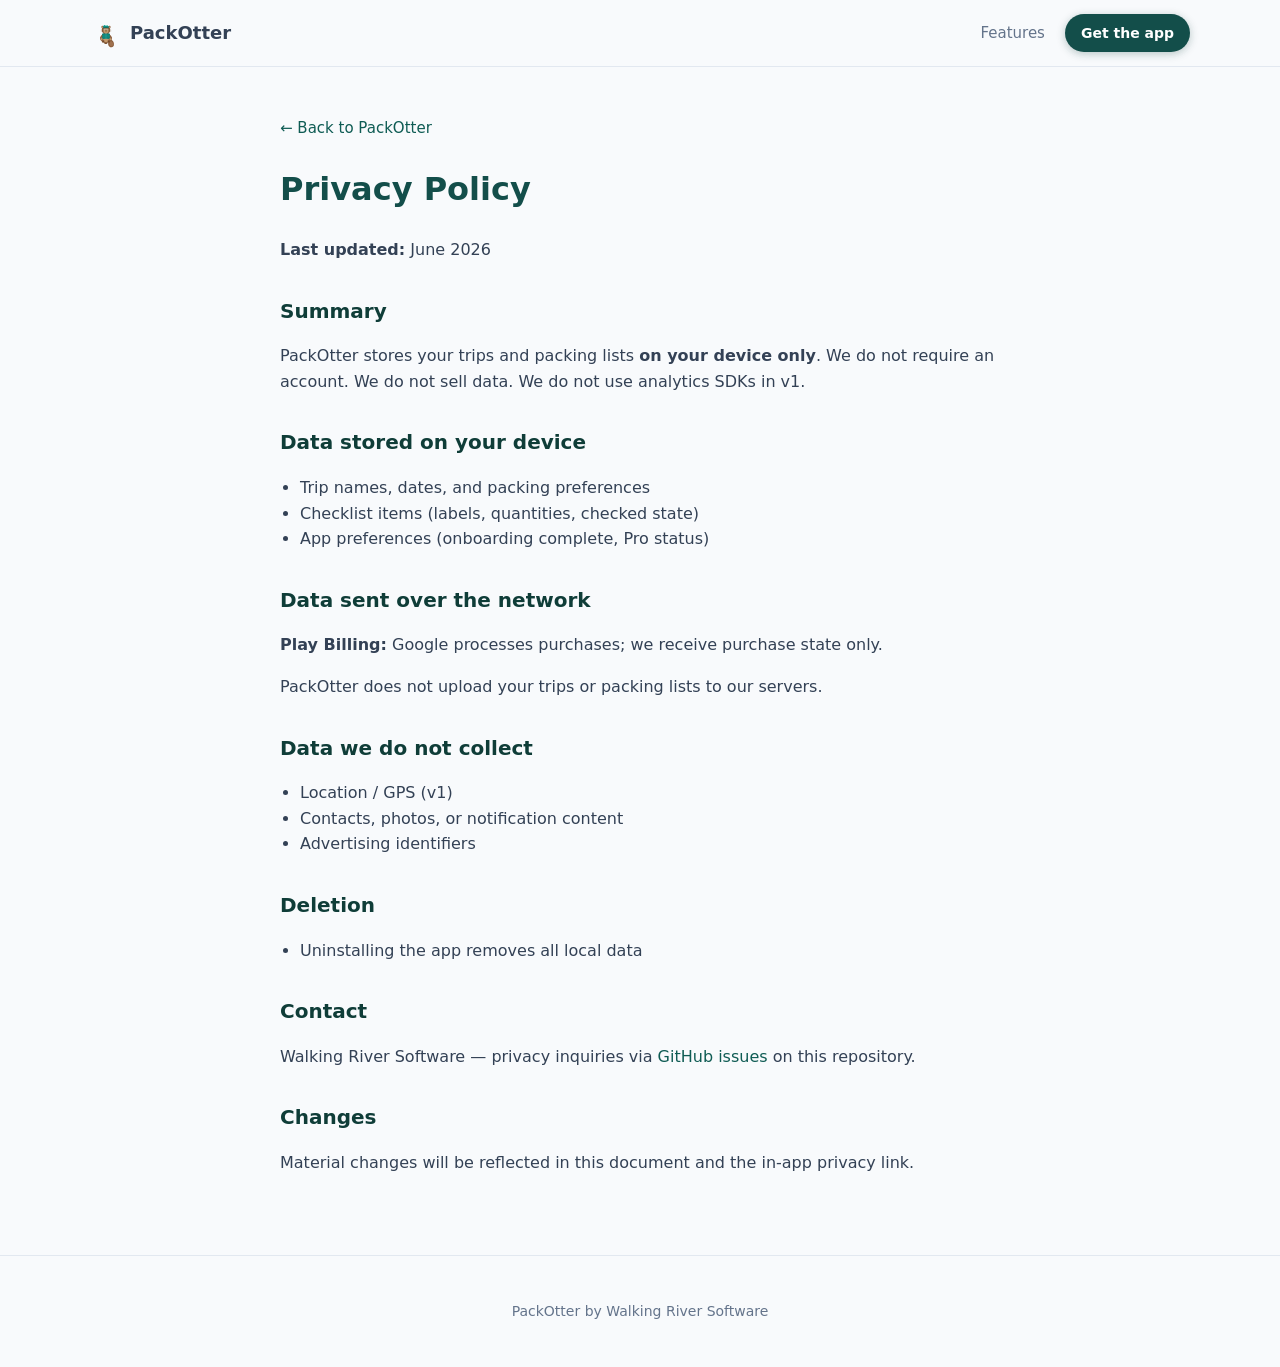
==== privacy.html @ c5d67dd7 "More hero changes" ====
<!DOCTYPE html>
<html lang="en">
<head>
  <meta charset="utf-8" />
  <meta name="viewport" content="width=device-width, initial-scale=1" />
  <title>Privacy Policy — PackOtter</title>
  <meta name="description" content="PackOtter privacy policy. Your trips stay on your device. No account, no analytics, no ads." />
  <link rel="icon" href="assets/favicon.svg" type="image/svg+xml" />
  <link rel="apple-touch-icon" href="assets/apple-touch-icon.png" />
  <link rel="stylesheet" href="css/style.css" />
</head>
<body>
  <header class="site-header">
    <div class="container">
      <a href="index.html" class="logo" aria-label="PackOtter home">
        <img src="assets/logo.svg" width="32" height="32" alt="" aria-hidden="true" />
        PackOtter
      </a>
      <nav aria-label="Main">
        <ul class="nav-links">
          <li><a href="index.html#features">Features</a></li>
          <li><a href="index.html#download" class="btn btn-primary" style="padding: 0.5rem 1rem; font-size: 0.875rem;">Get the app</a></li>
        </ul>
      </nav>
    </div>
  </header>

  <main class="page-content">
    <div class="container" style="max-width: 720px;">
      <a href="index.html" class="back-link">&larr; Back to PackOtter</a>
      <h1>Privacy Policy</h1>
      <p><strong>Last updated:</strong> June 2026</p>

      <h2>Summary</h2>
      <p>PackOtter stores your trips and packing lists <strong>on your device only</strong>. We do not require an account. We do not sell data. We do not use analytics SDKs in v1.</p>

      <h2>Data stored on your device</h2>
      <ul>
        <li>Trip names, dates, and packing preferences</li>
        <li>Checklist items (labels, quantities, checked state)</li>
        <li>App preferences (onboarding complete, Pro status)</li>
      </ul>

      <h2>Data sent over the network</h2>
      <p><strong>Play Billing:</strong> Google processes purchases; we receive purchase state only.</p>
      <p>PackOtter does not upload your trips or packing lists to our servers.</p>

      <h2>Data we do not collect</h2>
      <ul>
        <li>Location / GPS (v1)</li>
        <li>Contacts, photos, or notification content</li>
        <li>Advertising identifiers</li>
      </ul>

      <h2>Deletion</h2>
      <ul>
        <li>Uninstalling the app removes all local data</li>
      </ul>

      <h2>Contact</h2>
      <p>Walking River Software — privacy inquiries via <a href="https://github.com/walkingriver/pack-otter/issues">GitHub issues</a> on this repository.</p>

      <h2>Changes</h2>
      <p>Material changes will be reflected in this document and the in-app privacy link.</p>
    </div>
  </main>

  <footer class="site-footer">
    <div class="container">
      <p>PackOtter by <a href="https://github.com/walkingriver">Walking River Software</a></p>
    </div>
  </footer>
</body>
</html>
---- css/style.css ----
:root {
  /* Teal is accent/highlight — not large text or button fills at mid luminance */
  --teal: #0d9488;
  --teal-dark: #134e4a;
  --teal-darker: #0f3d38;
  --teal-light: #ccfbf1;
  --slate: #334155;
  --slate-muted: #64748b;
  --surface: #f8fafc;
  --white: #ffffff;
  --border: #e2e8f0;
  --shadow: 0 4px 24px rgba(15, 23, 42, 0.08);
  --radius: 12px;
  --max-width: 1100px;
  /* WCAG AA: white on --cta-bg ≈ 7.2:1; --cta-bg on white ≈ 7.2:1 for links */
  --cta-bg: #134e4a;
  --cta-bg-hover: #0f3d38;
  --link: #0f5c54;
}

*,
*::before,
*::after {
  box-sizing: border-box;
}

html {
  scroll-behavior: smooth;
}

body {
  margin: 0;
  font-family: system-ui, -apple-system, "Segoe UI", Roboto, sans-serif;
  line-height: 1.6;
  color: var(--slate);
  background: var(--surface);
}

img {
  max-width: 100%;
  height: auto;
  display: block;
}

a {
  color: var(--link);
  text-decoration: none;
}

a:hover {
  text-decoration: underline;
}

.container {
  width: min(100% - 2rem, var(--max-width));
  margin-inline: auto;
}

/* Header */

.site-header {
  position: sticky;
  top: 0;
  z-index: 10;
  background: rgba(248, 250, 252, 0.9);
  backdrop-filter: blur(8px);
  border-bottom: 1px solid var(--border);
}

.site-header .container {
  display: flex;
  align-items: center;
  justify-content: space-between;
  padding: 0.875rem 0;
}

.logo {
  display: flex;
  align-items: center;
  gap: 0.5rem;
  font-weight: 700;
  font-size: 1.125rem;
  color: var(--slate);
  text-decoration: none;
}

.logo:hover {
  text-decoration: none;
}

.logo svg,
.logo img {
  width: 32px;
  height: 32px;
}

.nav-links {
  display: flex;
  align-items: center;
  gap: 1.25rem;
  list-style: none;
  margin: 0;
  padding: 0;
}

.nav-links a {
  color: var(--slate-muted);
  font-size: 0.9375rem;
  text-decoration: none;
}

.nav-links a:hover {
  color: var(--teal-dark);
}

/* Buttons */

.btn {
  display: inline-flex;
  align-items: center;
  justify-content: center;
  gap: 0.5rem;
  padding: 0.75rem 1.25rem;
  border-radius: 999px;
  font-weight: 600;
  font-size: 0.9375rem;
  text-decoration: none;
  border: none;
  cursor: pointer;
  transition: transform 0.15s ease, box-shadow 0.15s ease;
}

.btn:hover {
  text-decoration: none;
  transform: translateY(-1px);
}

.btn-primary,
a.btn-primary {
  background: var(--cta-bg);
  color: var(--white);
  box-shadow: 0 2px 8px rgba(15, 61, 56, 0.28);
}

.btn-primary:hover,
a.btn-primary:hover {
  background: var(--cta-bg-hover);
  color: var(--white);
  text-decoration: none;
}

.btn-secondary {
  background: var(--white);
  color: var(--slate);
  border: 1px solid var(--border);
}

.btn-secondary:hover {
  border-color: var(--teal-dark);
  color: var(--teal-dark);
}

.btn svg {
  width: 1.125rem;
  height: 1.125rem;
}

/* Hero */

.hero {
  padding: 3.5rem 0 4rem;
}

.hero-grid {
  display: grid;
  grid-template-columns: 1fr 1fr;
  gap: 3rem;
  align-items: center;
}

.hero h1 {
  font-size: clamp(2rem, 4vw, 2.75rem);
  line-height: 1.15;
  margin: 0 0 1rem;
  color: var(--slate);
  letter-spacing: -0.02em;
}

.hero .lead {
  font-size: 1.125rem;
  color: var(--slate-muted);
  margin: 0 0 1.75rem;
  max-width: 32rem;
}

.hero-cta {
  display: flex;
  flex-wrap: wrap;
  gap: 0.75rem;
  margin-bottom: 1.5rem;
}

.hero-badges {
  display: flex;
  flex-wrap: wrap;
  gap: 0.5rem;
}

.badge {
  display: inline-block;
  padding: 0.25rem 0.75rem;
  background: var(--teal-light);
  color: var(--cta-bg);
  border-radius: 999px;
  font-size: 0.8125rem;
  font-weight: 600;
}

/* Hero visual (phone + otter + Play CTA) */

.hero-visual {
  position: relative;
  display: flex;
  flex-direction: column;
  align-items: center;
  justify-self: center;
  width: min(320px, 100%);
  padding-top: 0.5rem;
}

.hero-otter {
  position: absolute;
  left: -2.5rem;
  bottom: 4.5rem;
  width: clamp(140px, 38vw, 200px);
  height: auto;
  z-index: 0;
  pointer-events: none;
  filter: drop-shadow(0 8px 16px rgba(15, 23, 42, 0.12));
}

/* Phone mockup */

.phone-mockup {
  position: relative;
  z-index: 1;
  width: min(280px, 100%);
}

.hero-cta--play {
  position: relative;
  z-index: 2;
  margin-top: 1.25rem;
  margin-bottom: 0;
  justify-content: center;
}

.phone-frame {
  background: #1e293b;
  border-radius: 2rem;
  padding: 0.75rem;
  box-shadow: var(--shadow), 0 24px 48px rgba(15, 23, 42, 0.12);
}

.phone-screen {
  background: var(--white);
  border-radius: 1.5rem;
  overflow: hidden;
  min-height: 480px;
}

.mock-header {
  background: var(--cta-bg);
  color: var(--white);
  padding: 1rem 1.25rem;
  font-weight: 600;
  font-size: 0.9375rem;
}

.mock-trip {
  padding: 0.75rem 1rem;
  border-bottom: 1px solid var(--border);
  font-size: 0.875rem;
}

.mock-trip strong {
  display: block;
  color: var(--slate);
}

.mock-trip span {
  color: var(--slate-muted);
  font-size: 0.8125rem;
}

.mock-checklist {
  padding: 0.5rem 0;
}

.mock-item {
  display: flex;
  align-items: center;
  gap: 0.75rem;
  padding: 0.625rem 1.25rem;
  font-size: 0.875rem;
}

.mock-checkbox {
  width: 1.25rem;
  height: 1.25rem;
  border: 2px solid var(--border);
  border-radius: 4px;
  flex-shrink: 0;
}

.mock-checkbox.checked {
  background: var(--teal);
  border-color: var(--teal);
  position: relative;
}

.mock-checkbox.checked::after {
  content: "";
  position: absolute;
  left: 4px;
  top: 1px;
  width: 5px;
  height: 9px;
  border: solid white;
  border-width: 0 2px 2px 0;
  transform: rotate(45deg);
}

.mock-item.done {
  color: var(--slate-muted);
  text-decoration: line-through;
}

.screenshot-slot {
  margin-top: 1rem;
  text-align: center;
}

.screenshot-slot img {
  border-radius: var(--radius);
  box-shadow: var(--shadow);
  margin-inline: auto;
}

.screenshot-slot figcaption {
  margin-top: 0.5rem;
  font-size: 0.8125rem;
  color: var(--slate-muted);
}

/* Sections */

section {
  padding: 4rem 0;
}

section h2 {
  font-size: clamp(1.5rem, 3vw, 2rem);
  margin: 0 0 0.5rem;
  text-align: center;
  letter-spacing: -0.02em;
}

.section-lead {
  text-align: center;
  color: var(--slate-muted);
  max-width: 36rem;
  margin: 0 auto 2.5rem;
}

.features {
  background: var(--white);
}

.feature-grid {
  display: grid;
  grid-template-columns: repeat(auto-fit, minmax(260px, 1fr));
  gap: 1.5rem;
}

.feature-card {
  padding: 1.5rem;
  border: 1px solid var(--border);
  border-radius: var(--radius);
  background: var(--surface);
}

.feature-card h3 {
  margin: 0 0 0.5rem;
  font-size: 1.0625rem;
  color: var(--slate);
}

.feature-card p {
  margin: 0;
  font-size: 0.9375rem;
  color: var(--slate-muted);
}

.feature-icon {
  width: 2.5rem;
  height: 2.5rem;
  background: var(--teal-light);
  border-radius: 10px;
  display: flex;
  align-items: center;
  justify-content: center;
  margin-bottom: 1rem;
  font-size: 1.25rem;
}

/* Privacy block */

.privacy-block {
  background: linear-gradient(135deg, var(--cta-bg-hover) 0%, var(--cta-bg) 100%);
  color: var(--white);
  border-radius: var(--radius);
  padding: 2.5rem;
  text-align: center;
}

.privacy-block h2 {
  color: var(--white);
  margin-bottom: 1rem;
}

.privacy-block p {
  max-width: 36rem;
  margin: 0 auto 1.5rem;
  opacity: 0.95;
}

.privacy-block .btn-secondary {
  background: transparent;
  color: var(--white);
  border-color: rgba(255, 255, 255, 0.5);
}

.privacy-block .btn-secondary:hover {
  background: rgba(255, 255, 255, 0.1);
  border-color: var(--white);
  color: var(--white);
}

/* Pricing */

.pricing-grid {
  display: grid;
  grid-template-columns: repeat(auto-fit, minmax(260px, 1fr));
  gap: 1.5rem;
  max-width: 640px;
  margin-inline: auto;
}

.price-card {
  background: var(--white);
  border: 1px solid var(--border);
  border-radius: var(--radius);
  padding: 2rem;
  text-align: center;
}

.price-card.featured {
  border-color: var(--teal);
  box-shadow: 0 0 0 1px var(--teal), var(--shadow);
}

.price-card h3 {
  margin: 0 0 0.25rem;
  font-size: 1.125rem;
}

.price-card .price {
  font-size: 2rem;
  font-weight: 700;
  color: var(--teal-dark);
  margin: 0.5rem 0 1rem;
}

.price-card ul {
  list-style: none;
  padding: 0;
  margin: 0 0 1.5rem;
  text-align: left;
  font-size: 0.9375rem;
  color: var(--slate-muted);
}

.price-card li {
  padding: 0.375rem 0;
  padding-left: 1.5rem;
  position: relative;
}

.price-card li::before {
  content: "✓";
  position: absolute;
  left: 0;
  color: var(--teal-dark);
  font-weight: 700;
}

/* Footer */

.site-footer {
  padding: 2.5rem 0;
  border-top: 1px solid var(--border);
  text-align: center;
  font-size: 0.875rem;
  color: var(--slate-muted);
}

.site-footer p {
  margin: 0.25rem 0;
}

.site-footer a {
  color: var(--slate-muted);
}

.site-footer a:hover {
  color: var(--link);
}

/* Privacy page */

.page-content {
  padding: 3rem 0 4rem;
}

.page-content h1 {
  color: var(--teal-dark);
  margin-top: 0;
}

.page-content h2 {
  color: var(--cta-bg-hover);
  font-size: 1.25rem;
  margin-top: 2rem;
  text-align: left;
}

.page-content ul {
  padding-left: 1.25rem;
}

.back-link {
  display: inline-block;
  margin-bottom: 1.5rem;
  font-size: 0.9375rem;
}

/* Responsive */

@media (max-width: 768px) {
  .hero-grid {
    grid-template-columns: 1fr;
    gap: 2rem;
  }

  .hero-visual {
    order: -1;
  }

  .hero-otter {
    left: -1rem;
    bottom: 5rem;
    width: 130px;
  }

  .nav-links .nav-hide-mobile {
    display: none;
  }

  .hero {
    padding-top: 2rem;
  }
}
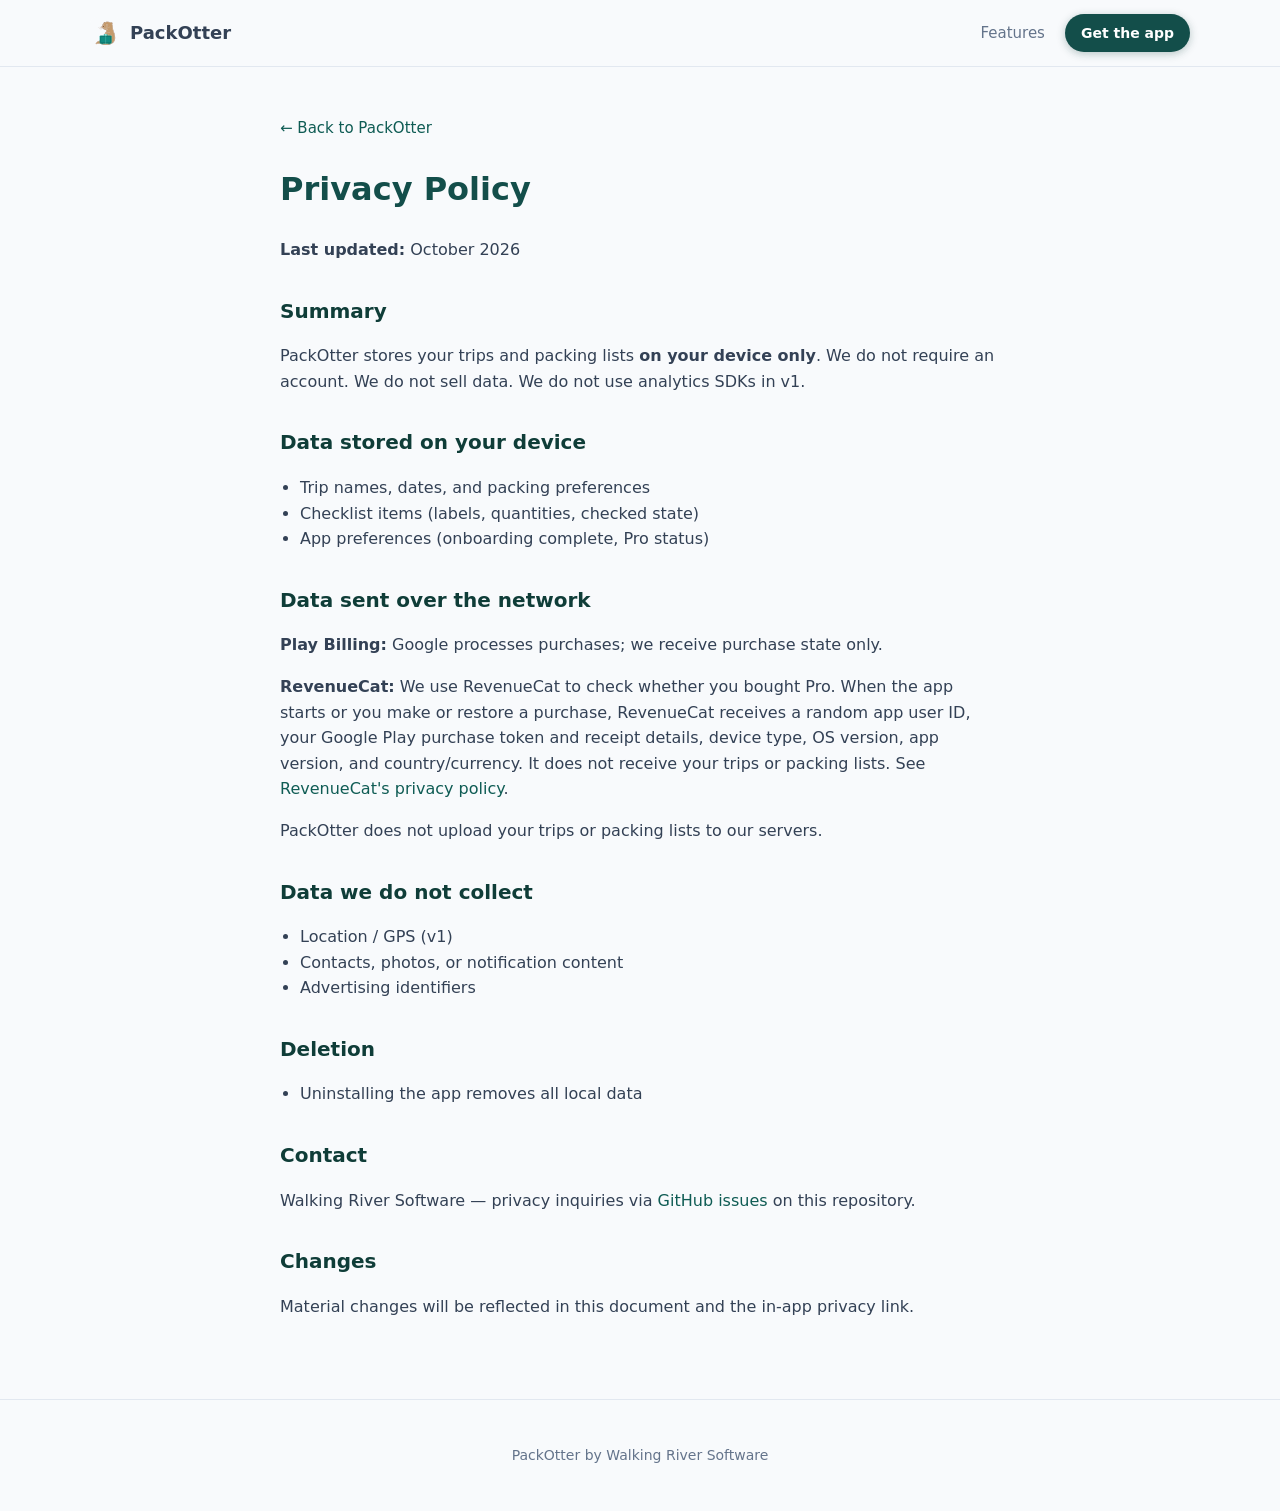
==== commit b7f253ee: "Privacy policy: disclose RevenueCat purchase validation" ====
--- a/privacy.html
+++ b/privacy.html
@@ -29,7 +29,7 @@
     <div class="container" style="max-width: 720px;">
       <a href="index.html" class="back-link">&larr; Back to PackOtter</a>
       <h1>Privacy Policy</h1>
-      <p><strong>Last updated:</strong> June 2026</p>
+      <p><strong>Last updated:</strong> October 2026</p>
 
       <h2>Summary</h2>
       <p>PackOtter stores your trips and packing lists <strong>on your device only</strong>. We do not require an account. We do not sell data. We do not use analytics SDKs in v1.</p>
@@ -43,6 +43,7 @@
 
       <h2>Data sent over the network</h2>
       <p><strong>Play Billing:</strong> Google processes purchases; we receive purchase state only.</p>
+      <p><strong>RevenueCat:</strong> We use RevenueCat to check whether you bought Pro. When the app starts or you make or restore a purchase, RevenueCat receives a random app user ID, your Google Play purchase token and receipt details, device type, OS version, app version, and country/currency. It does not receive your trips or packing lists. See <a href="https://www.revenuecat.com/privacy">RevenueCat's privacy policy</a>.</p>
       <p>PackOtter does not upload your trips or packing lists to our servers.</p>
 
       <h2>Data we do not collect</h2>
--- a/css/style.css
+++ b/css/style.css
@@ -230,11 +230,11 @@
 
 .hero-otter {
   position: absolute;
-  left: -2.5rem;
-  bottom: 4.5rem;
+  left: -3.5rem;
+  bottom: 5.5rem;
   width: clamp(140px, 38vw, 200px);
   height: auto;
-  z-index: 0;
+  z-index: 2;
   pointer-events: none;
   filter: drop-shadow(0 8px 16px rgba(15, 23, 42, 0.12));
 }
@@ -353,6 +353,116 @@
   color: var(--slate-muted);
 }
 
+/* App tour */
+
+.tour {
+  background: var(--white);
+  border-top: 1px solid var(--border);
+  border-bottom: 1px solid var(--border);
+}
+
+.tour-viewer {
+  max-width: 420px;
+  margin-inline: auto;
+}
+
+.tour-stage {
+  display: grid;
+  grid-template-columns: auto 1fr auto;
+  align-items: center;
+  gap: 0.75rem;
+}
+
+.tour-phone {
+  margin: 0;
+  background: #1e293b;
+  border-radius: 1.75rem;
+  padding: 0.625rem;
+  box-shadow: var(--shadow), 0 20px 40px rgba(15, 23, 42, 0.1);
+}
+
+.tour-phone img {
+  width: 100%;
+  border-radius: 1.25rem;
+  aspect-ratio: 9 / 20;
+  object-fit: cover;
+  object-position: top;
+  background: var(--white);
+}
+
+.tour-phone figcaption {
+  margin: 0.875rem 0.25rem 0.25rem;
+  text-align: center;
+  font-size: 0.9375rem;
+  font-weight: 600;
+  color: var(--white);
+}
+
+.tour-nav {
+  display: inline-flex;
+  align-items: center;
+  justify-content: center;
+  width: 2.5rem;
+  height: 2.5rem;
+  border: 1px solid var(--border);
+  border-radius: 999px;
+  background: var(--white);
+  color: var(--slate);
+  cursor: pointer;
+  transition: border-color 0.15s ease, color 0.15s ease;
+}
+
+.tour-nav:hover:not(:disabled) {
+  border-color: var(--teal-dark);
+  color: var(--teal-dark);
+}
+
+.tour-nav:disabled {
+  opacity: 0.35;
+  cursor: not-allowed;
+}
+
+.tour-nav svg {
+  width: 1.125rem;
+  height: 1.125rem;
+}
+
+.tour-meta {
+  display: flex;
+  align-items: center;
+  justify-content: space-between;
+  margin-top: 1rem;
+  gap: 1rem;
+}
+
+.tour-counter {
+  font-size: 0.8125rem;
+  font-weight: 600;
+  color: var(--slate-muted);
+}
+
+.tour-dots {
+  display: flex;
+  flex-wrap: wrap;
+  justify-content: center;
+  gap: 0.5rem;
+}
+
+.tour-dot {
+  width: 0.625rem;
+  height: 0.625rem;
+  padding: 0;
+  border: none;
+  border-radius: 999px;
+  background: var(--border);
+  cursor: pointer;
+}
+
+.tour-dot.is-active {
+  background: var(--teal-dark);
+  transform: scale(1.15);
+}
+
 /* Sections */
 
 section {
@@ -568,9 +678,10 @@
   }
 
   .hero-otter {
-    left: -1rem;
-    bottom: 5rem;
+    left: -0.5rem;
+    bottom: 6.5rem;
     width: 130px;
+    z-index: 2;
   }
 
   .nav-links .nav-hide-mobile {
@@ -580,4 +691,18 @@
   .hero {
     padding-top: 2rem;
   }
-}
+
+  .tour-stage {
+    grid-template-columns: 1fr;
+    gap: 1rem;
+  }
+
+  .tour-nav {
+    display: none;
+  }
+
+  .tour-meta {
+    flex-direction: column;
+    align-items: center;
+  }
+}
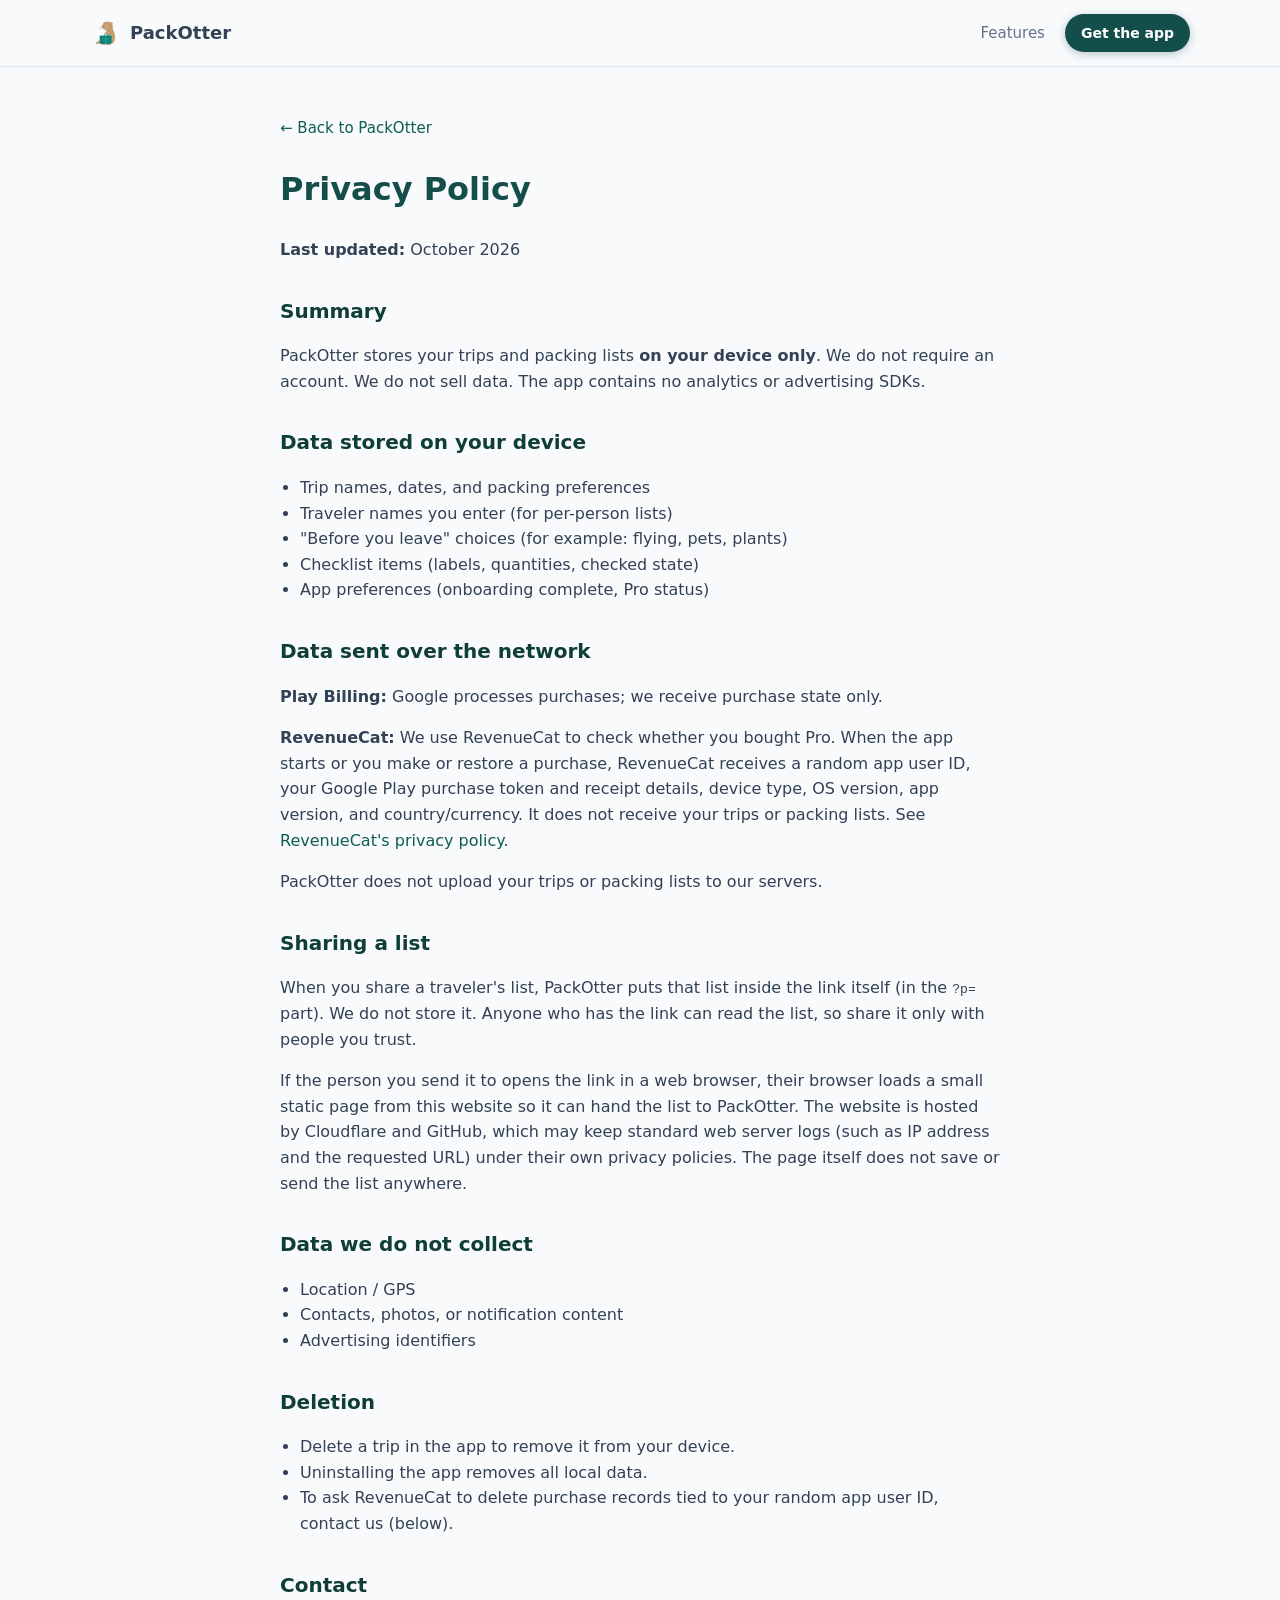
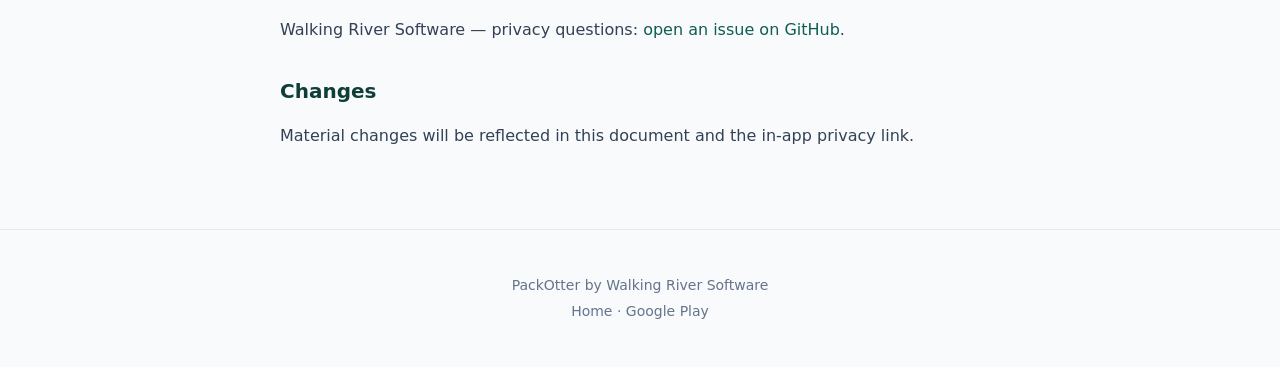
==== commit 2d245c16: "Site refresh for packotter.walkingriver.com Trailer section, prep-focused hero mockup, canonical/OG " ====
--- a/privacy.html
+++ b/privacy.html
@@ -5,6 +5,7 @@
   <meta name="viewport" content="width=device-width, initial-scale=1" />
   <title>Privacy Policy — PackOtter</title>
   <meta name="description" content="PackOtter privacy policy. Your trips stay on your device. No account, no analytics, no ads." />
+  <link rel="canonical" href="https://packotter.walkingriver.com/privacy.html" />
   <link rel="icon" href="assets/favicon.svg" type="image/svg+xml" />
   <link rel="apple-touch-icon" href="assets/apple-touch-icon.png" />
   <link rel="stylesheet" href="css/style.css" />
@@ -32,11 +33,13 @@
       <p><strong>Last updated:</strong> October 2026</p>
 
       <h2>Summary</h2>
-      <p>PackOtter stores your trips and packing lists <strong>on your device only</strong>. We do not require an account. We do not sell data. We do not use analytics SDKs in v1.</p>
+      <p>PackOtter stores your trips and packing lists <strong>on your device only</strong>. We do not require an account. We do not sell data. The app contains no analytics or advertising SDKs.</p>
 
       <h2>Data stored on your device</h2>
       <ul>
         <li>Trip names, dates, and packing preferences</li>
+        <li>Traveler names you enter (for per-person lists)</li>
+        <li>"Before you leave" choices (for example: flying, pets, plants)</li>
         <li>Checklist items (labels, quantities, checked state)</li>
         <li>App preferences (onboarding complete, Pro status)</li>
       </ul>
@@ -46,20 +49,26 @@
       <p><strong>RevenueCat:</strong> We use RevenueCat to check whether you bought Pro. When the app starts or you make or restore a purchase, RevenueCat receives a random app user ID, your Google Play purchase token and receipt details, device type, OS version, app version, and country/currency. It does not receive your trips or packing lists. See <a href="https://www.revenuecat.com/privacy">RevenueCat's privacy policy</a>.</p>
       <p>PackOtter does not upload your trips or packing lists to our servers.</p>
 
+      <h2>Sharing a list</h2>
+      <p>When you share a traveler's list, PackOtter puts that list inside the link itself (in the <code>?p=</code> part). We do not store it. Anyone who has the link can read the list, so share it only with people you trust.</p>
+      <p>If the person you send it to opens the link in a web browser, their browser loads a small static page from this website so it can hand the list to PackOtter. The website is hosted by Cloudflare and GitHub, which may keep standard web server logs (such as IP address and the requested URL) under their own privacy policies. The page itself does not save or send the list anywhere.</p>
+
       <h2>Data we do not collect</h2>
       <ul>
-        <li>Location / GPS (v1)</li>
+        <li>Location / GPS</li>
         <li>Contacts, photos, or notification content</li>
         <li>Advertising identifiers</li>
       </ul>
 
       <h2>Deletion</h2>
       <ul>
-        <li>Uninstalling the app removes all local data</li>
+        <li>Delete a trip in the app to remove it from your device.</li>
+        <li>Uninstalling the app removes all local data.</li>
+        <li>To ask RevenueCat to delete purchase records tied to your random app user ID, contact us (below).</li>
       </ul>
 
       <h2>Contact</h2>
-      <p>Walking River Software — privacy inquiries via <a href="https://github.com/walkingriver/pack-otter/issues">GitHub issues</a> on this repository.</p>
+      <p>Walking River Software — privacy questions: <a href="https://github.com/walkingriver/pack-otter/issues">open an issue on GitHub</a>.</p>
 
       <h2>Changes</h2>
       <p>Material changes will be reflected in this document and the in-app privacy link.</p>
@@ -69,6 +78,7 @@
   <footer class="site-footer">
     <div class="container">
       <p>PackOtter by <a href="https://github.com/walkingriver">Walking River Software</a></p>
+      <p><a href="index.html">Home</a> &middot; <a href="https://play.google.com/store/apps/details?id=com.walkingriver.packotter">Google Play</a></p>
     </div>
   </footer>
 </body>
--- a/css/style.css
+++ b/css/style.css
@@ -706,3 +706,30 @@
     align-items: center;
   }
 }
+
+/* Hero mock section labels */
+.mock-section {
+  padding: 0.625rem 1.25rem 0.25rem;
+  font-size: 0.6875rem;
+  font-weight: 700;
+  letter-spacing: 0.06em;
+  text-transform: uppercase;
+  color: var(--teal-dark);
+}
+
+/* Trailer */
+.trailer-frame {
+  max-width: 880px;
+  margin: 0 auto;
+  border-radius: var(--radius);
+  overflow: hidden;
+  box-shadow: var(--shadow), 0 20px 40px rgba(15, 23, 42, 0.12);
+  background: #0f172a;
+}
+
+.trailer-frame video {
+  display: block;
+  width: 100%;
+  height: auto;
+  aspect-ratio: 16 / 9;
+}
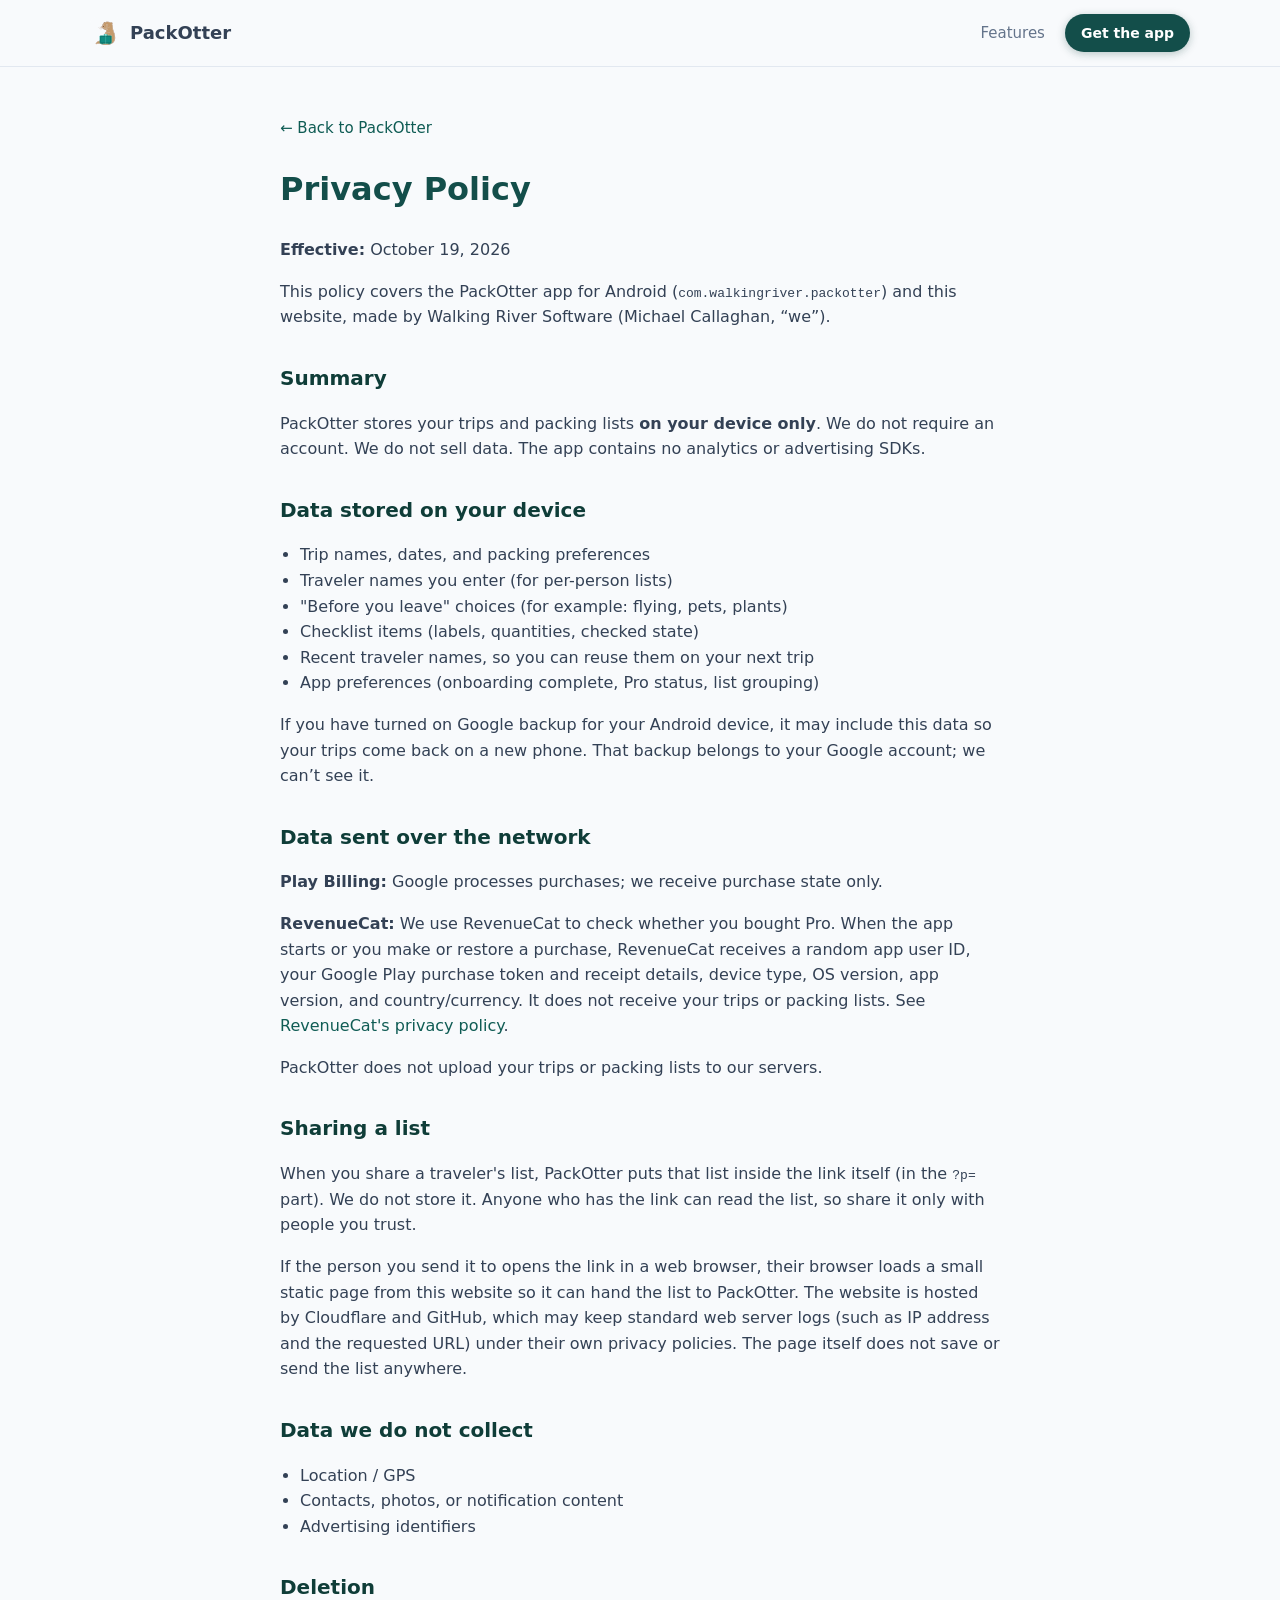
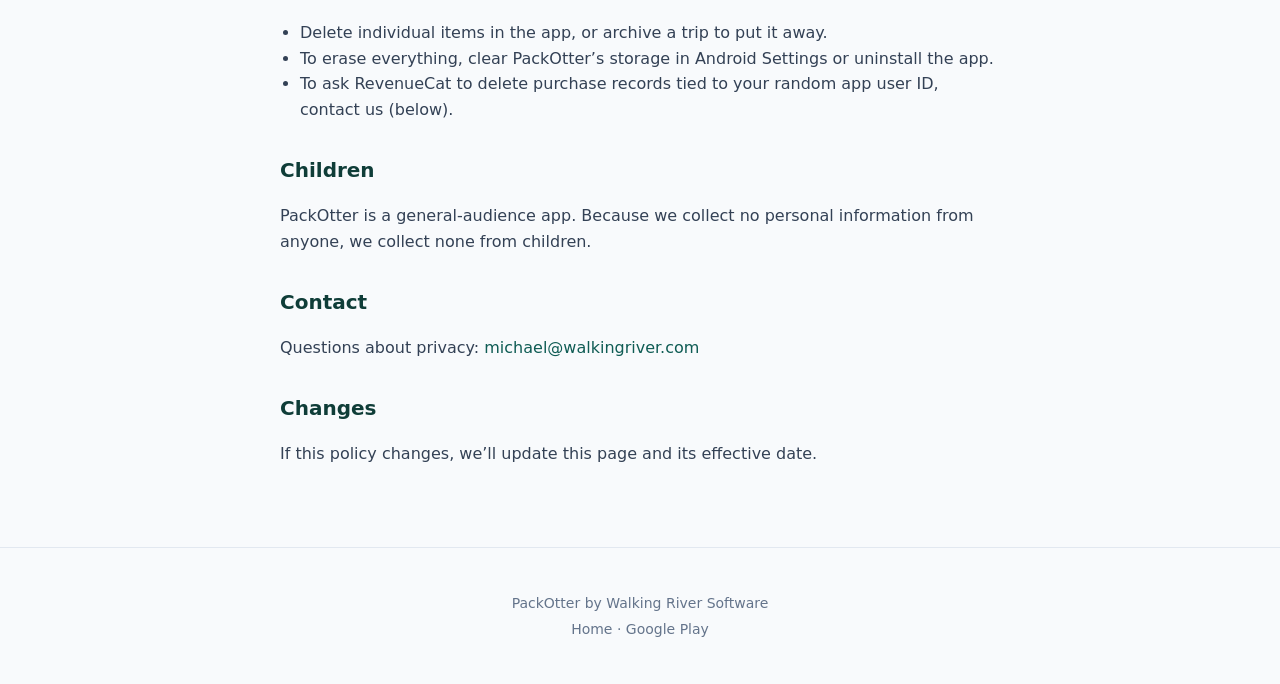
==== commit d854971a: "Fix privacy policy facts; add 404, robots and sitemap; new tour shots Privacy policy: effective date" ====
--- a/privacy.html
+++ b/privacy.html
@@ -5,7 +5,7 @@
   <meta name="viewport" content="width=device-width, initial-scale=1" />
   <title>Privacy Policy — PackOtter</title>
   <meta name="description" content="PackOtter privacy policy. Your trips stay on your device. No account, no analytics, no ads." />
-  <link rel="canonical" href="https://packotter.walkingriver.com/privacy.html" />
+  <link rel="canonical" href="https://packotter.walkingriver.com/privacy" />
   <link rel="icon" href="assets/favicon.svg" type="image/svg+xml" />
   <link rel="apple-touch-icon" href="assets/apple-touch-icon.png" />
   <link rel="stylesheet" href="css/style.css" />
@@ -30,7 +30,8 @@
     <div class="container" style="max-width: 720px;">
       <a href="index.html" class="back-link">&larr; Back to PackOtter</a>
       <h1>Privacy Policy</h1>
-      <p><strong>Last updated:</strong> October 2026</p>
+      <p><strong>Effective:</strong> October 19, 2026</p>
+      <p>This policy covers the PackOtter app for Android (<code>com.walkingriver.packotter</code>) and this website, made by Walking River Software (Michael Callaghan, &ldquo;we&rdquo;).</p>
 
       <h2>Summary</h2>
       <p>PackOtter stores your trips and packing lists <strong>on your device only</strong>. We do not require an account. We do not sell data. The app contains no analytics or advertising SDKs.</p>
@@ -41,8 +42,10 @@
         <li>Traveler names you enter (for per-person lists)</li>
         <li>"Before you leave" choices (for example: flying, pets, plants)</li>
         <li>Checklist items (labels, quantities, checked state)</li>
-        <li>App preferences (onboarding complete, Pro status)</li>
+        <li>Recent traveler names, so you can reuse them on your next trip</li>
+        <li>App preferences (onboarding complete, Pro status, list grouping)</li>
       </ul>
+      <p>If you have turned on Google backup for your Android device, it may include this data so your trips come back on a new phone. That backup belongs to your Google account; we can&rsquo;t see it.</p>
 
       <h2>Data sent over the network</h2>
       <p><strong>Play Billing:</strong> Google processes purchases; we receive purchase state only.</p>
@@ -62,16 +65,19 @@
 
       <h2>Deletion</h2>
       <ul>
-        <li>Delete a trip in the app to remove it from your device.</li>
-        <li>Uninstalling the app removes all local data.</li>
+        <li>Delete individual items in the app, or archive a trip to put it away.</li>
+        <li>To erase everything, clear PackOtter&rsquo;s storage in Android Settings or uninstall the app.</li>
         <li>To ask RevenueCat to delete purchase records tied to your random app user ID, contact us (below).</li>
       </ul>
 
+      <h2>Children</h2>
+      <p>PackOtter is a general-audience app. Because we collect no personal information from anyone, we collect none from children.</p>
+
       <h2>Contact</h2>
-      <p>Walking River Software — privacy questions: <a href="https://github.com/walkingriver/pack-otter/issues">open an issue on GitHub</a>.</p>
+      <p>Questions about privacy: <a href="mailto:michael@walkingriver.com">michael@walkingriver.com</a></p>
 
       <h2>Changes</h2>
-      <p>Material changes will be reflected in this document and the in-app privacy link.</p>
+      <p>If this policy changes, we&rsquo;ll update this page and its effective date.</p>
     </div>
   </main>
 
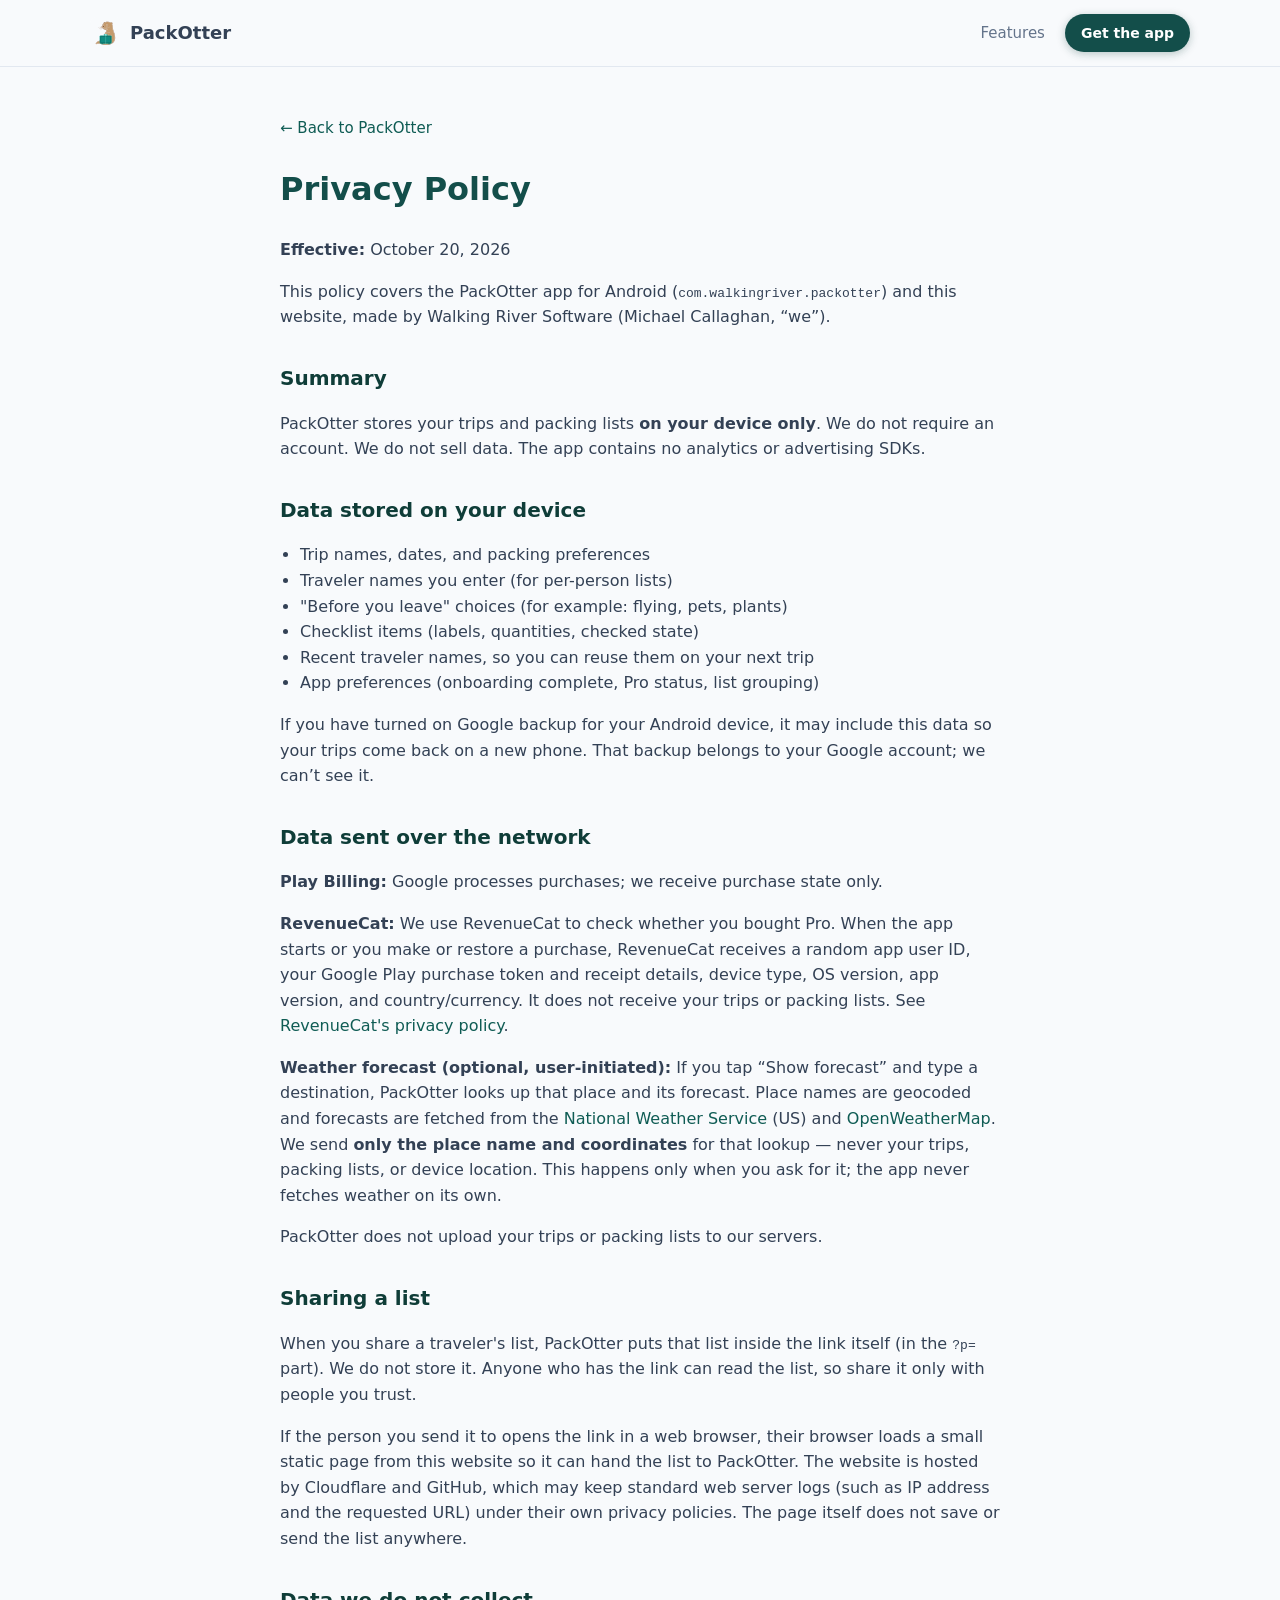
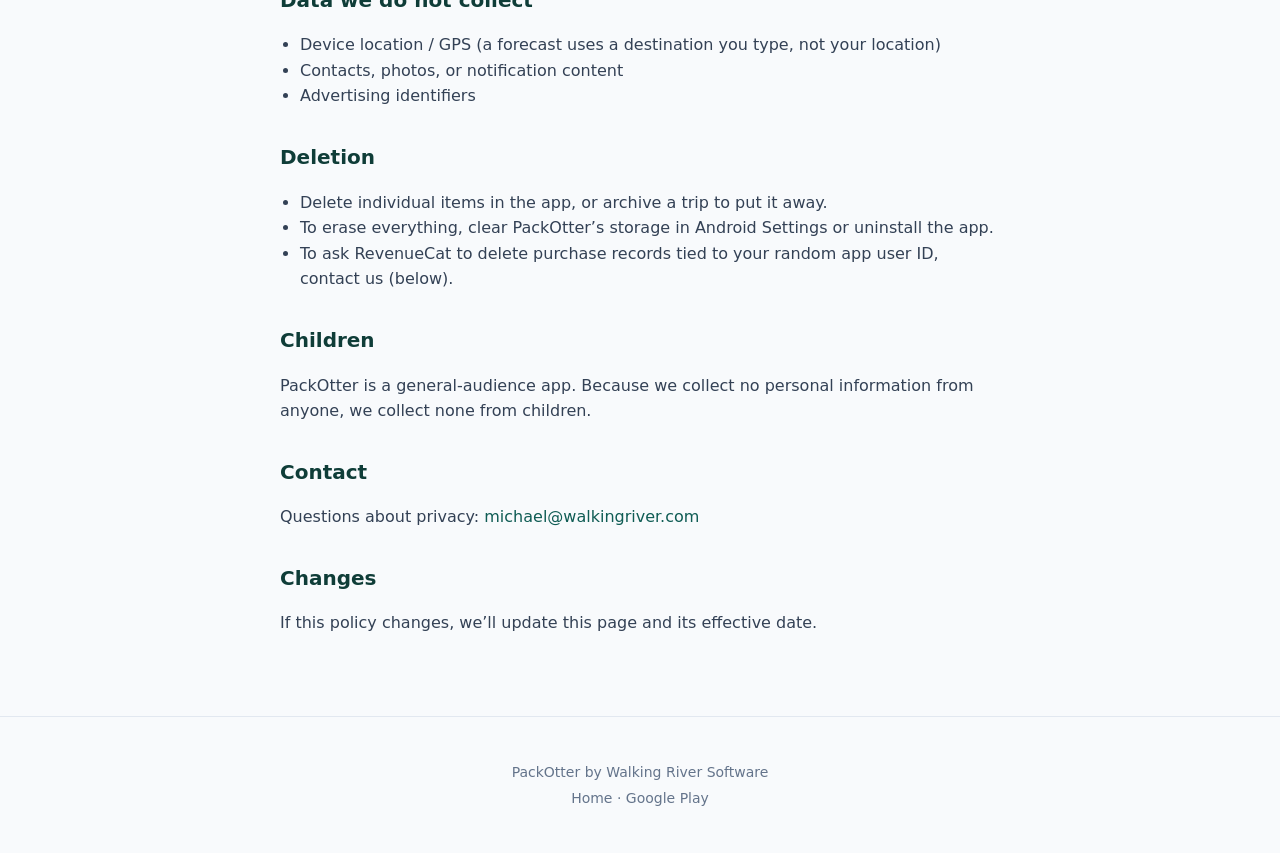
==== commit c4ea76c1: "Disclose optional weather forecast in privacy policy Add the weather-forecast data disclosure to the" ====
--- a/privacy.html
+++ b/privacy.html
@@ -30,7 +30,7 @@
     <div class="container" style="max-width: 720px;">
       <a href="index.html" class="back-link">&larr; Back to PackOtter</a>
       <h1>Privacy Policy</h1>
-      <p><strong>Effective:</strong> October 19, 2026</p>
+      <p><strong>Effective:</strong> October 20, 2026</p>
       <p>This policy covers the PackOtter app for Android (<code>com.walkingriver.packotter</code>) and this website, made by Walking River Software (Michael Callaghan, &ldquo;we&rdquo;).</p>
 
       <h2>Summary</h2>
@@ -50,6 +50,7 @@
       <h2>Data sent over the network</h2>
       <p><strong>Play Billing:</strong> Google processes purchases; we receive purchase state only.</p>
       <p><strong>RevenueCat:</strong> We use RevenueCat to check whether you bought Pro. When the app starts or you make or restore a purchase, RevenueCat receives a random app user ID, your Google Play purchase token and receipt details, device type, OS version, app version, and country/currency. It does not receive your trips or packing lists. See <a href="https://www.revenuecat.com/privacy">RevenueCat's privacy policy</a>.</p>
+      <p><strong>Weather forecast (optional, user-initiated):</strong> If you tap &ldquo;Show forecast&rdquo; and type a destination, PackOtter looks up that place and its forecast. Place names are geocoded and forecasts are fetched from the <a href="https://www.weather.gov">National Weather Service</a> (US) and <a href="https://openweathermap.org/api">OpenWeatherMap</a>. We send <strong>only the place name and coordinates</strong> for that lookup &mdash; never your trips, packing lists, or device location. This happens only when you ask for it; the app never fetches weather on its own.</p>
       <p>PackOtter does not upload your trips or packing lists to our servers.</p>
 
       <h2>Sharing a list</h2>
@@ -58,7 +59,7 @@
 
       <h2>Data we do not collect</h2>
       <ul>
-        <li>Location / GPS</li>
+        <li>Device location / GPS (a forecast uses a destination you type, not your location)</li>
         <li>Contacts, photos, or notification content</li>
         <li>Advertising identifiers</li>
       </ul>
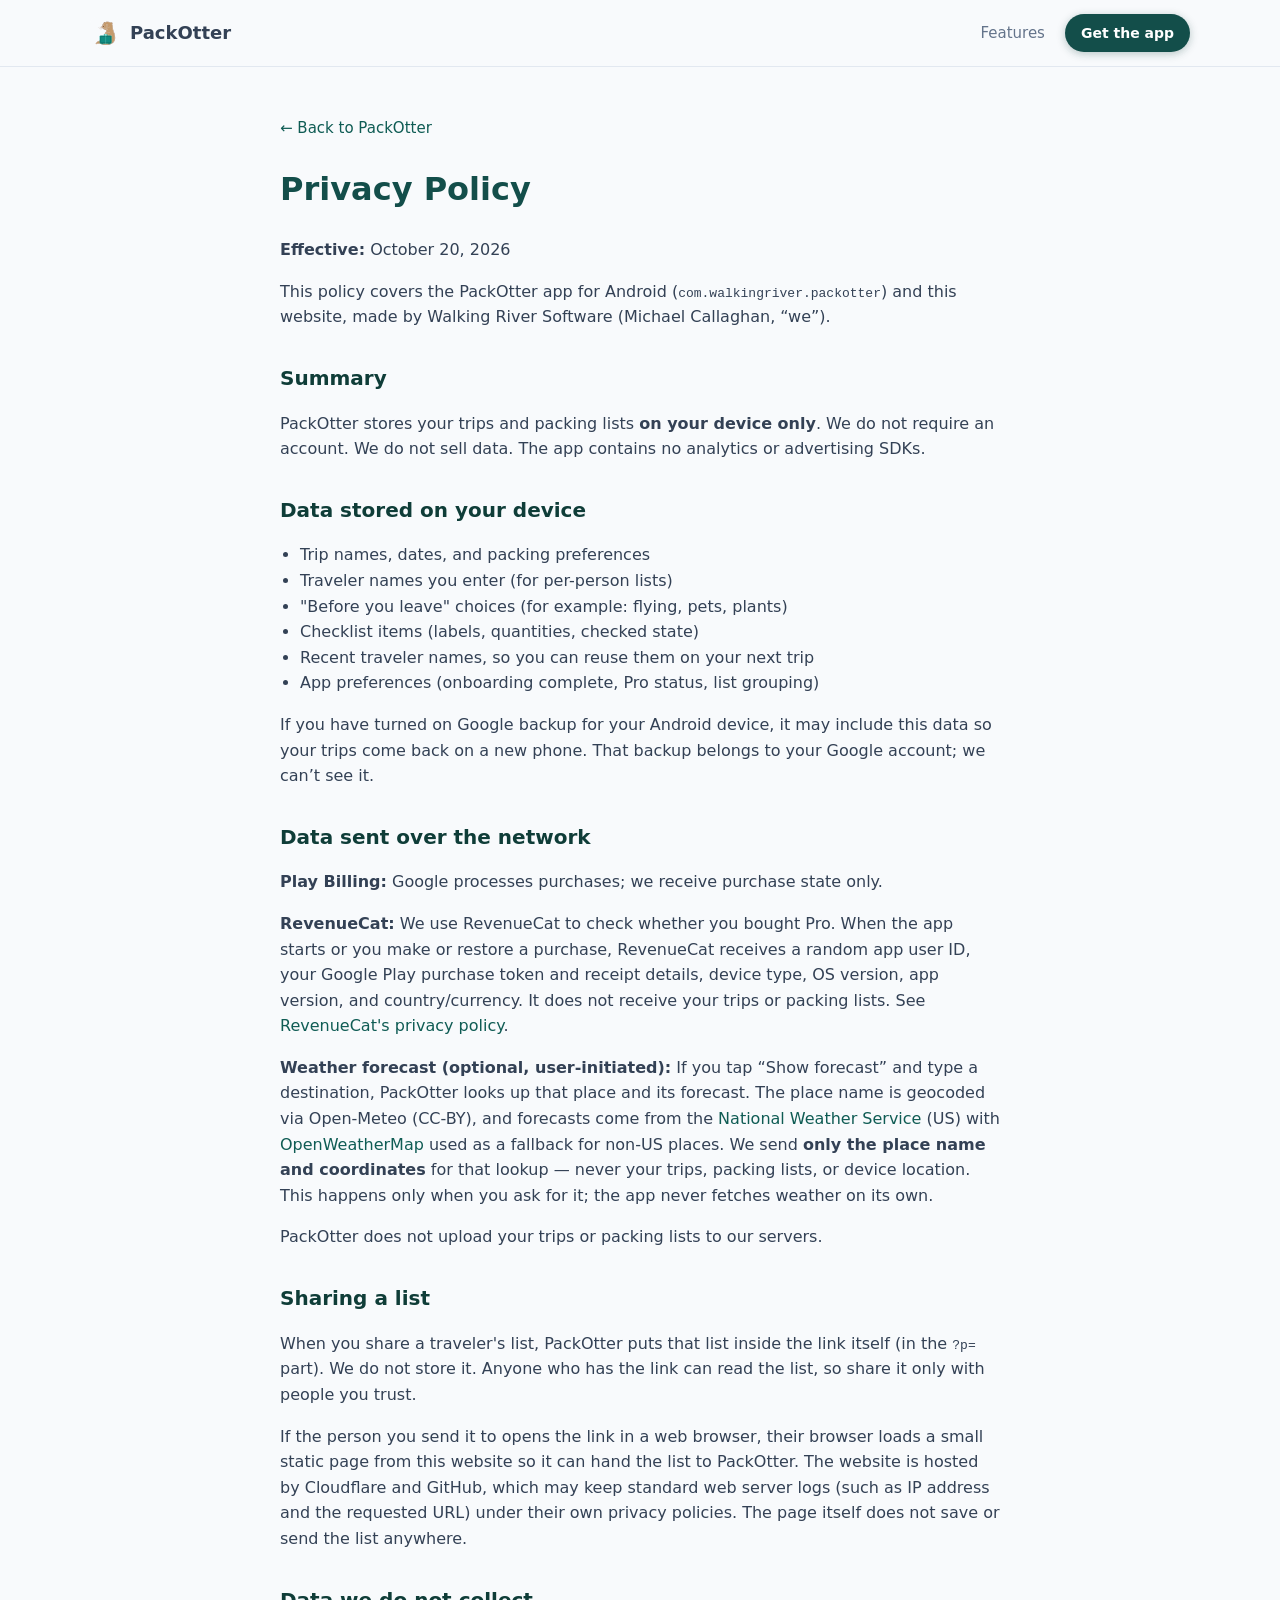
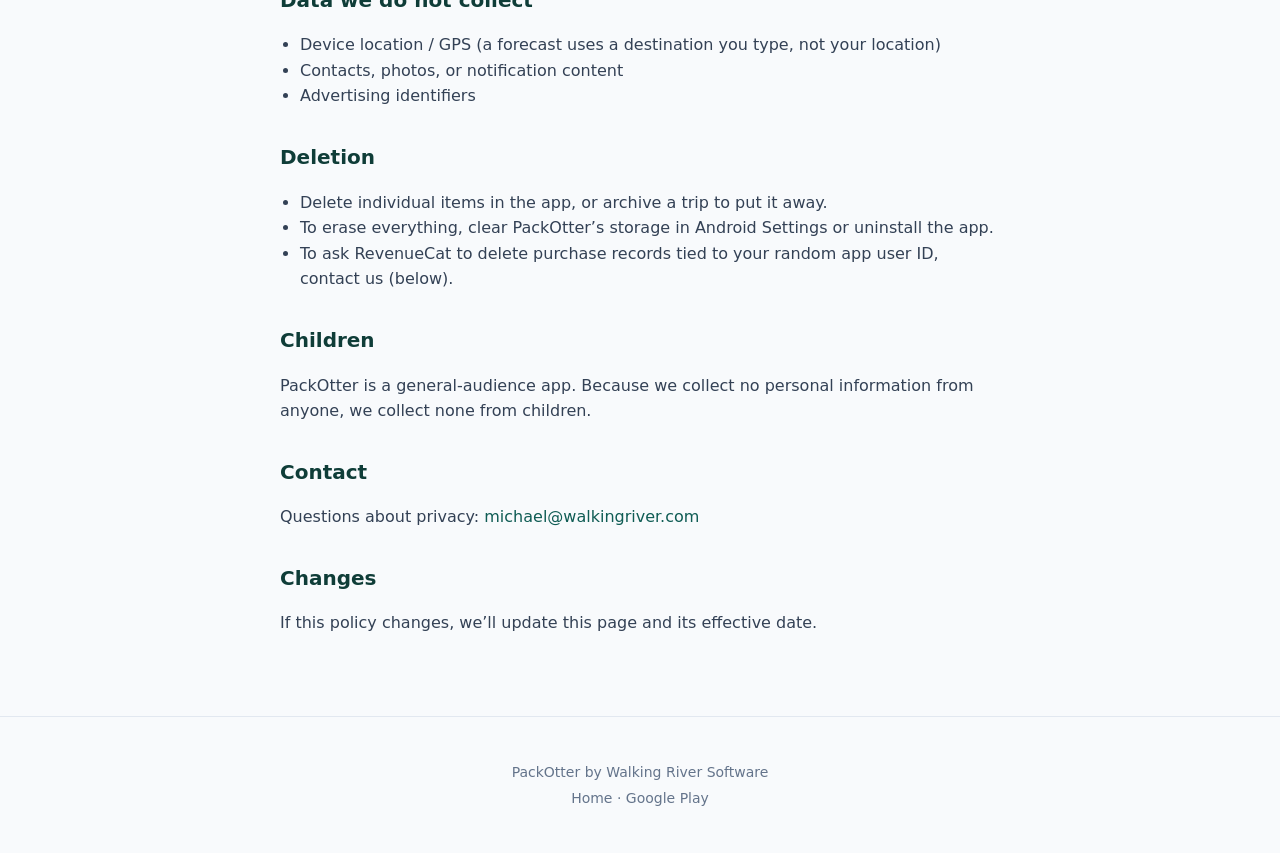
==== commit f4f26bac: "Privacy: name Open-Meteo as keyless geocoder for the weather forecast Geocoding for the optional "Sh" ====
--- a/privacy.html
+++ b/privacy.html
@@ -50,7 +50,7 @@
       <h2>Data sent over the network</h2>
       <p><strong>Play Billing:</strong> Google processes purchases; we receive purchase state only.</p>
       <p><strong>RevenueCat:</strong> We use RevenueCat to check whether you bought Pro. When the app starts or you make or restore a purchase, RevenueCat receives a random app user ID, your Google Play purchase token and receipt details, device type, OS version, app version, and country/currency. It does not receive your trips or packing lists. See <a href="https://www.revenuecat.com/privacy">RevenueCat's privacy policy</a>.</p>
-      <p><strong>Weather forecast (optional, user-initiated):</strong> If you tap &ldquo;Show forecast&rdquo; and type a destination, PackOtter looks up that place and its forecast. Place names are geocoded and forecasts are fetched from the <a href="https://www.weather.gov">National Weather Service</a> (US) and <a href="https://openweathermap.org/api">OpenWeatherMap</a>. We send <strong>only the place name and coordinates</strong> for that lookup &mdash; never your trips, packing lists, or device location. This happens only when you ask for it; the app never fetches weather on its own.</p>
+      <p><strong>Weather forecast (optional, user-initiated):</strong> If you tap &ldquo;Show forecast&rdquo; and type a destination, PackOtter looks up that place and its forecast. The place name is geocoded via Open-Meteo (CC-BY), and forecasts come from the <a href="https://www.weather.gov">National Weather Service</a> (US) with <a href="https://openweathermap.org/api">OpenWeatherMap</a> used as a fallback for non-US places. We send <strong>only the place name and coordinates</strong> for that lookup &mdash; never your trips, packing lists, or device location. This happens only when you ask for it; the app never fetches weather on its own.</p>
       <p>PackOtter does not upload your trips or packing lists to our servers.</p>
 
       <h2>Sharing a list</h2>
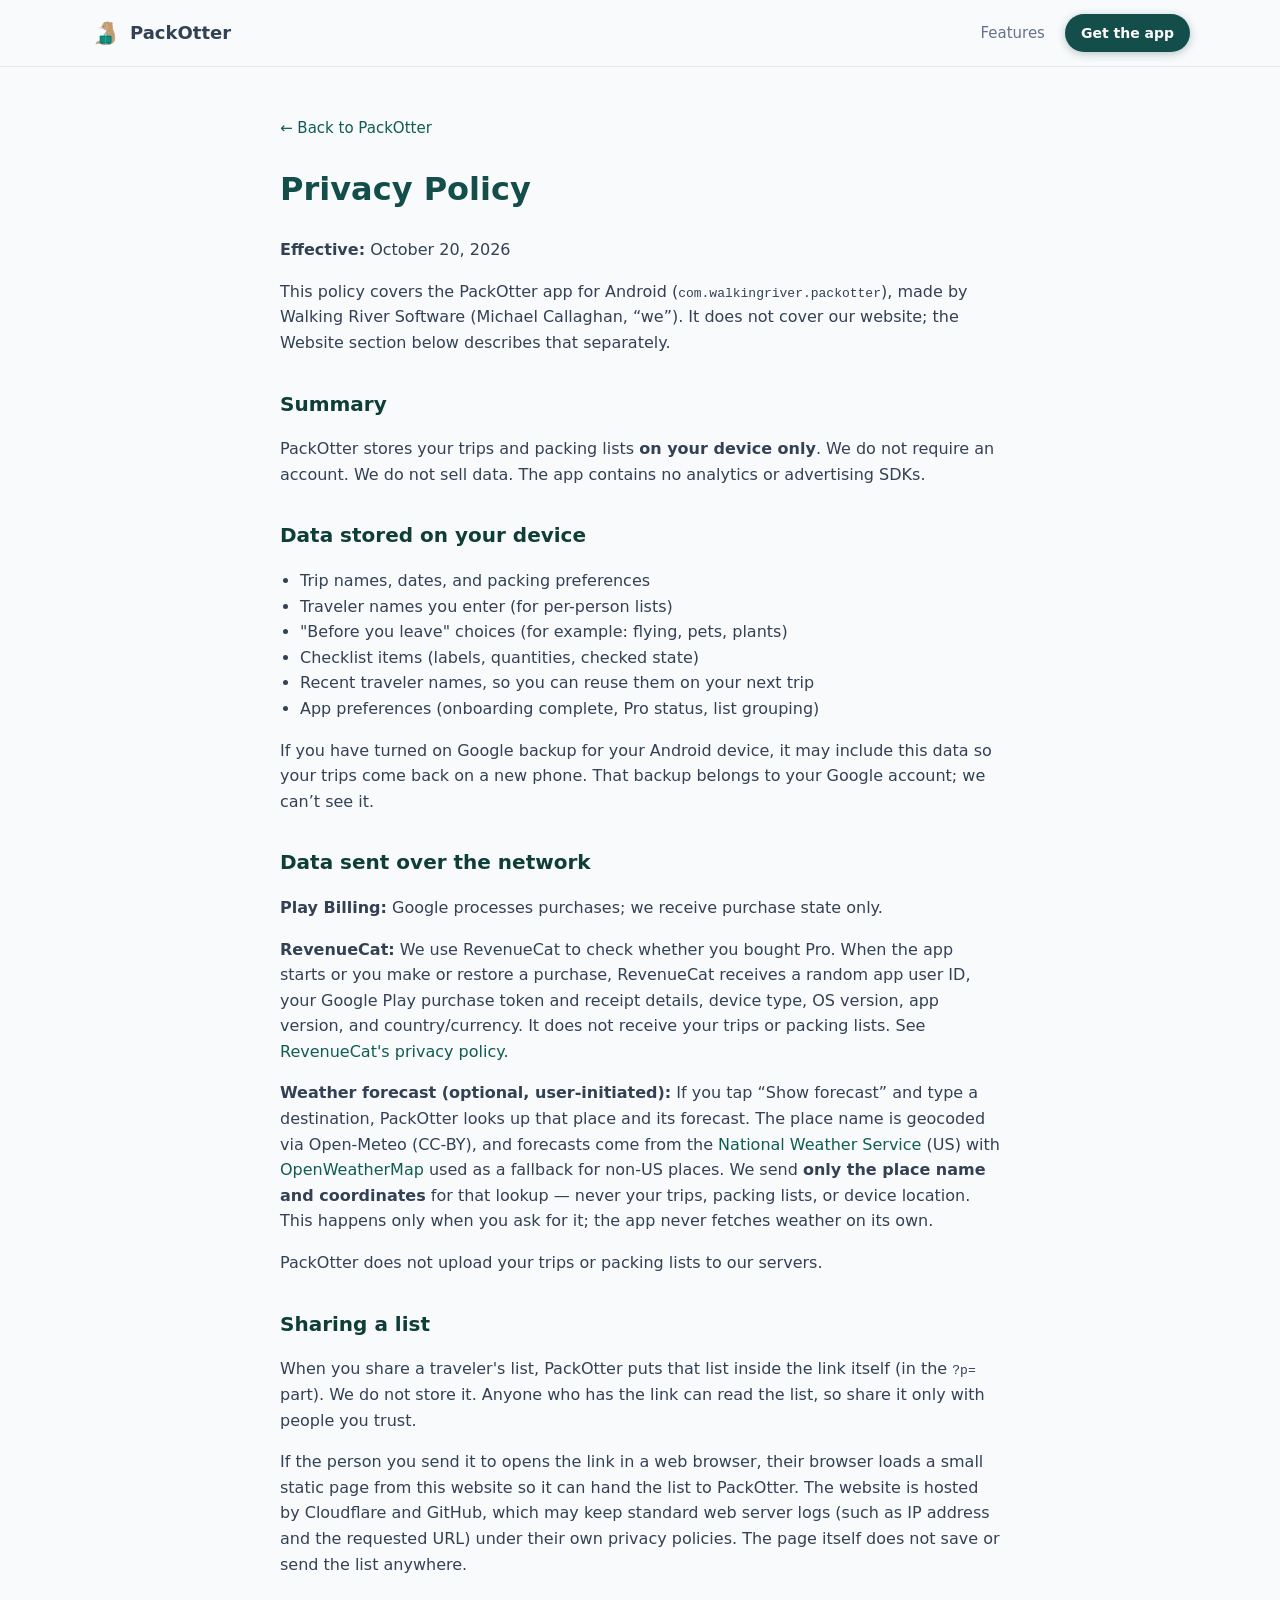
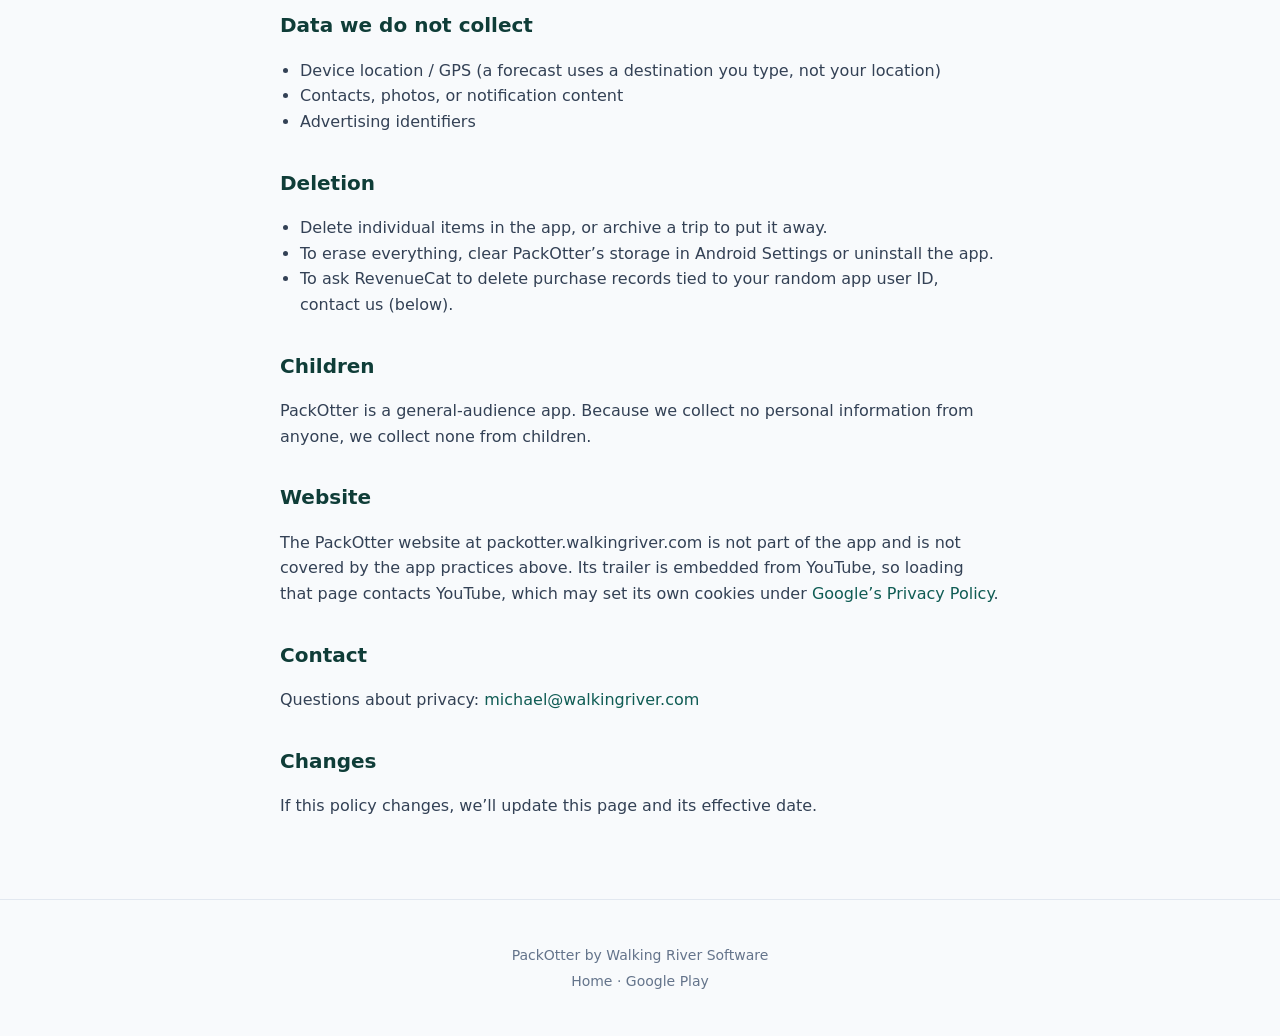
==== commit 10d76f36: "Embed YouTube trailer; scope privacy policy to the app - Replace the local trailer video with the Pl" ====
--- a/privacy.html
+++ b/privacy.html
@@ -31,7 +31,7 @@
       <a href="index.html" class="back-link">&larr; Back to PackOtter</a>
       <h1>Privacy Policy</h1>
       <p><strong>Effective:</strong> October 20, 2026</p>
-      <p>This policy covers the PackOtter app for Android (<code>com.walkingriver.packotter</code>) and this website, made by Walking River Software (Michael Callaghan, &ldquo;we&rdquo;).</p>
+      <p>This policy covers the PackOtter app for Android (<code>com.walkingriver.packotter</code>), made by Walking River Software (Michael Callaghan, &ldquo;we&rdquo;). It does not cover our website; the Website section below describes that separately.</p>
 
       <h2>Summary</h2>
       <p>PackOtter stores your trips and packing lists <strong>on your device only</strong>. We do not require an account. We do not sell data. The app contains no analytics or advertising SDKs.</p>
@@ -74,6 +74,9 @@
       <h2>Children</h2>
       <p>PackOtter is a general-audience app. Because we collect no personal information from anyone, we collect none from children.</p>
 
+      <h2>Website</h2>
+      <p>The PackOtter website at packotter.walkingriver.com is not part of the app and is not covered by the app practices above. Its trailer is embedded from YouTube, so loading that page contacts YouTube, which may set its own cookies under <a href="https://policies.google.com/privacy">Google&rsquo;s Privacy Policy</a>.</p>
+
       <h2>Contact</h2>
       <p>Questions about privacy: <a href="mailto:michael@walkingriver.com">michael@walkingriver.com</a></p>
 
--- a/css/style.css
+++ b/css/style.css
@@ -727,9 +727,11 @@
   background: #0f172a;
 }
 
-.trailer-frame video {
+.trailer-frame video,
+.trailer-frame iframe {
   display: block;
   width: 100%;
   height: auto;
   aspect-ratio: 16 / 9;
-}
+  border: 0;
+}
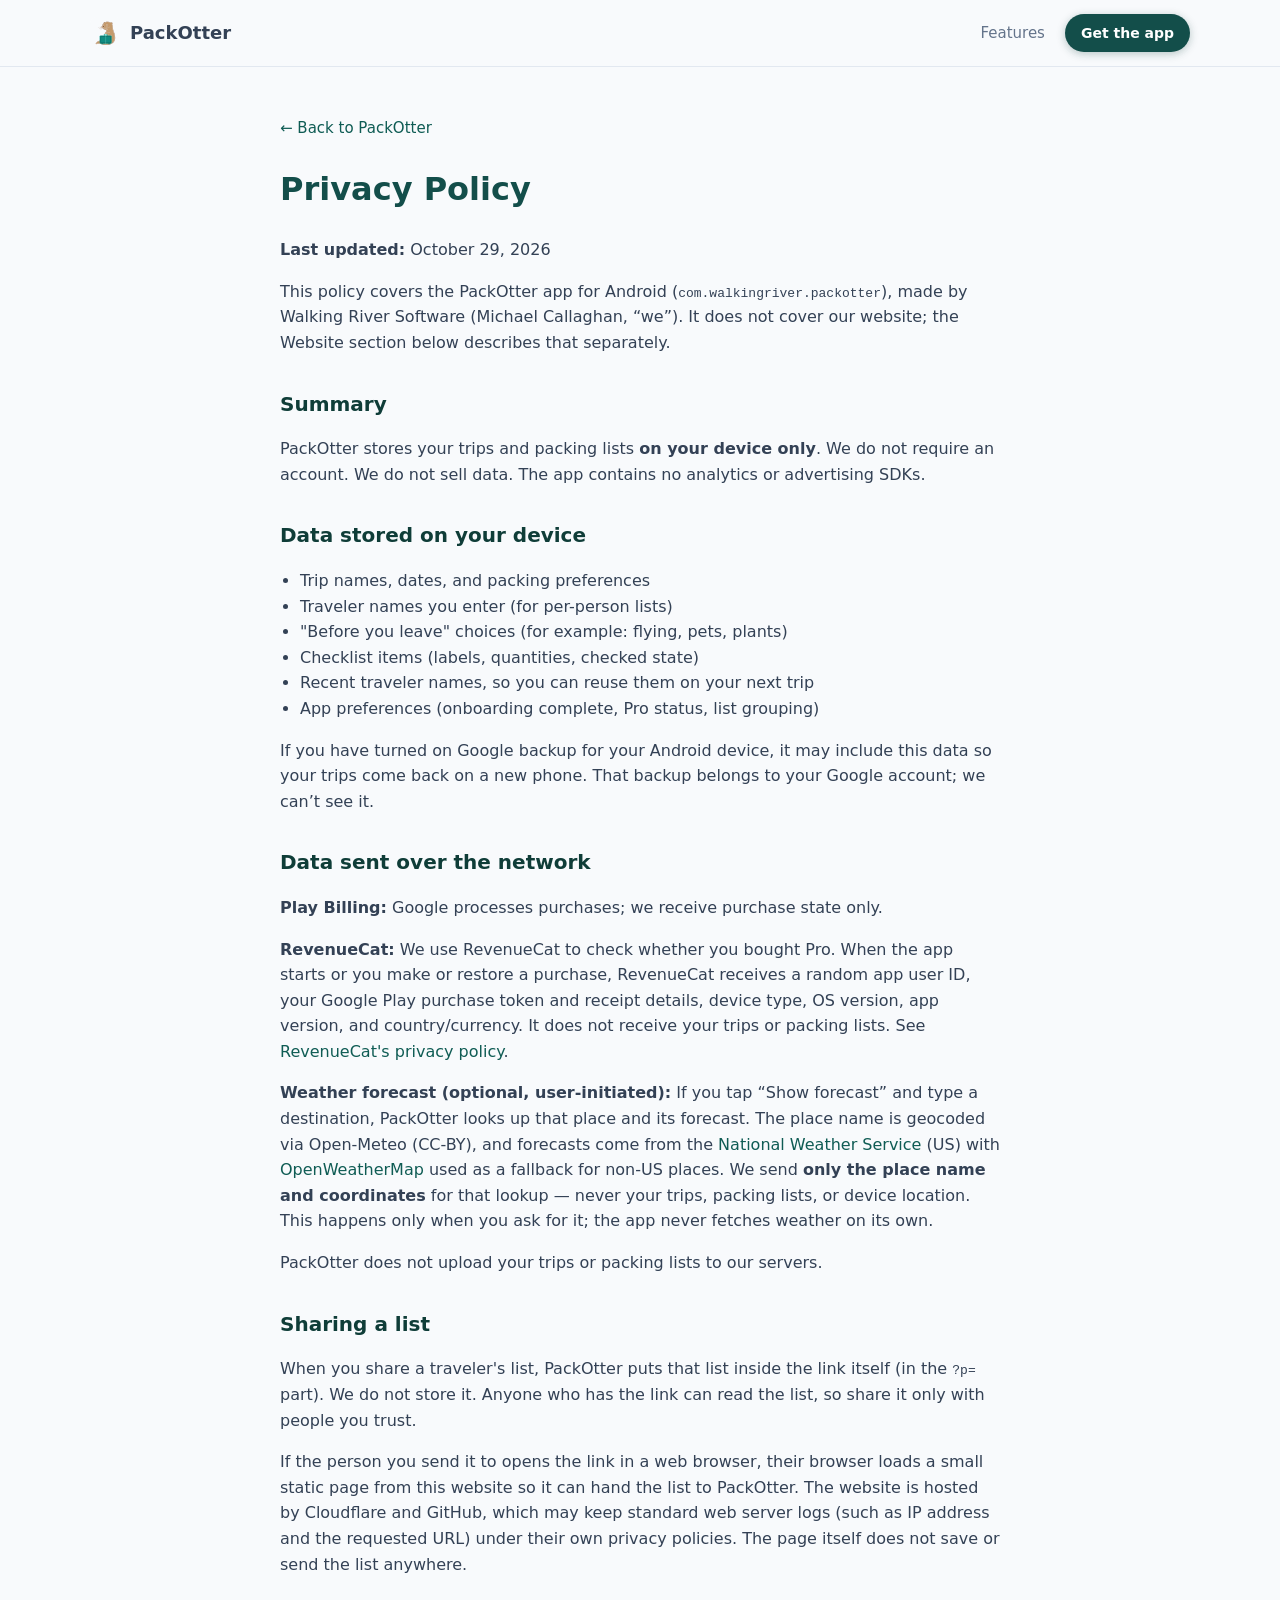
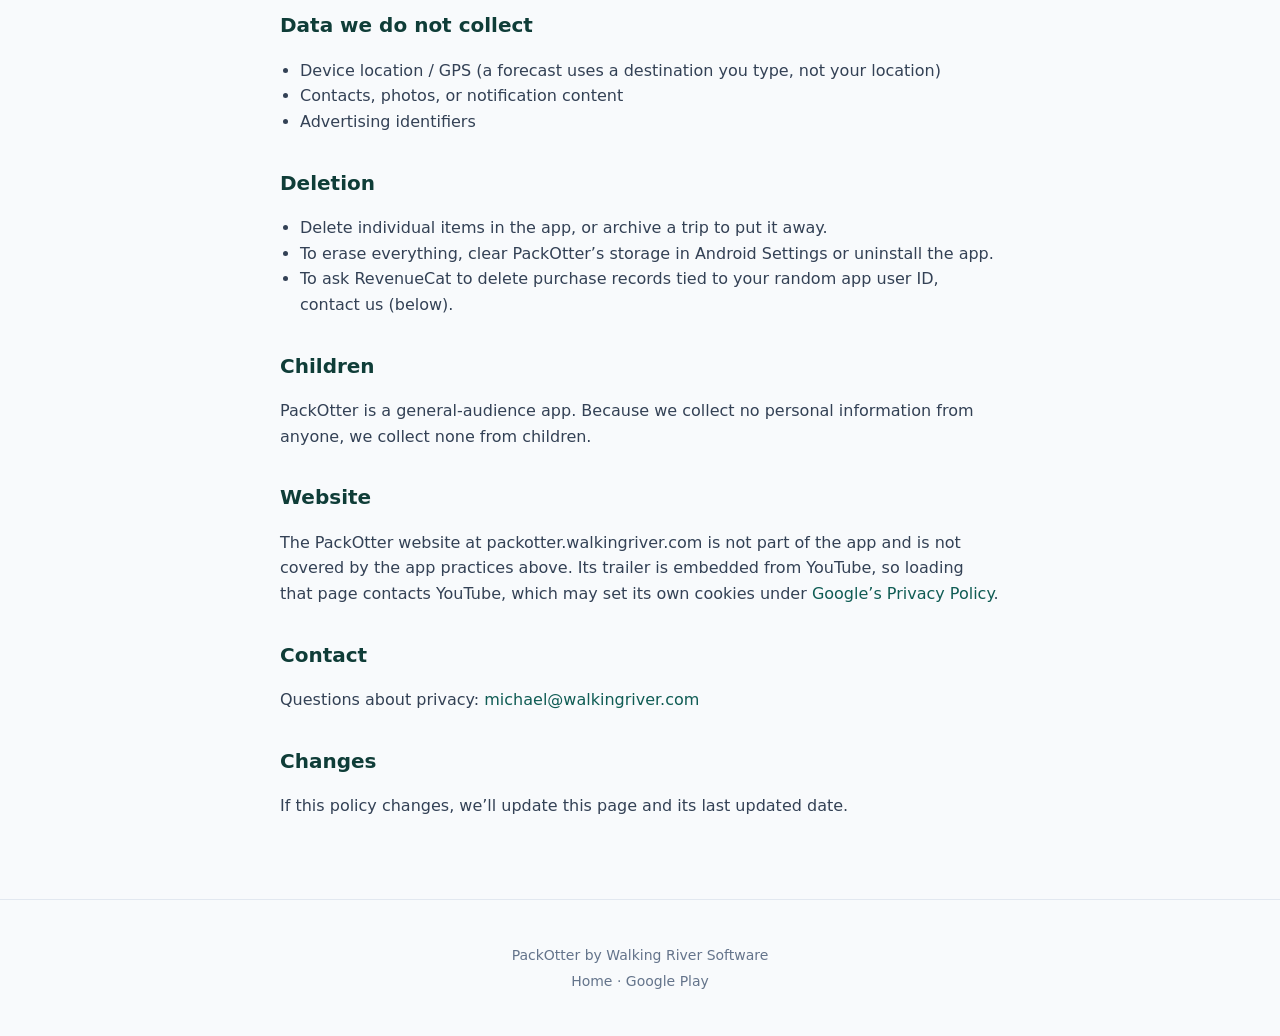
==== commit b4efba7c: "Privacy: label the date "Last updated" (Oct 29, 2026) - Replaces the "Effective" date and matches th" ====
--- a/privacy.html
+++ b/privacy.html
@@ -30,7 +30,7 @@
     <div class="container" style="max-width: 720px;">
       <a href="index.html" class="back-link">&larr; Back to PackOtter</a>
       <h1>Privacy Policy</h1>
-      <p><strong>Effective:</strong> October 20, 2026</p>
+      <p><strong>Last updated:</strong> October 29, 2026</p>
       <p>This policy covers the PackOtter app for Android (<code>com.walkingriver.packotter</code>), made by Walking River Software (Michael Callaghan, &ldquo;we&rdquo;). It does not cover our website; the Website section below describes that separately.</p>
 
       <h2>Summary</h2>
@@ -81,7 +81,7 @@
       <p>Questions about privacy: <a href="mailto:michael@walkingriver.com">michael@walkingriver.com</a></p>
 
       <h2>Changes</h2>
-      <p>If this policy changes, we&rsquo;ll update this page and its effective date.</p>
+      <p>If this policy changes, we&rsquo;ll update this page and its last updated date.</p>
     </div>
   </main>
 
